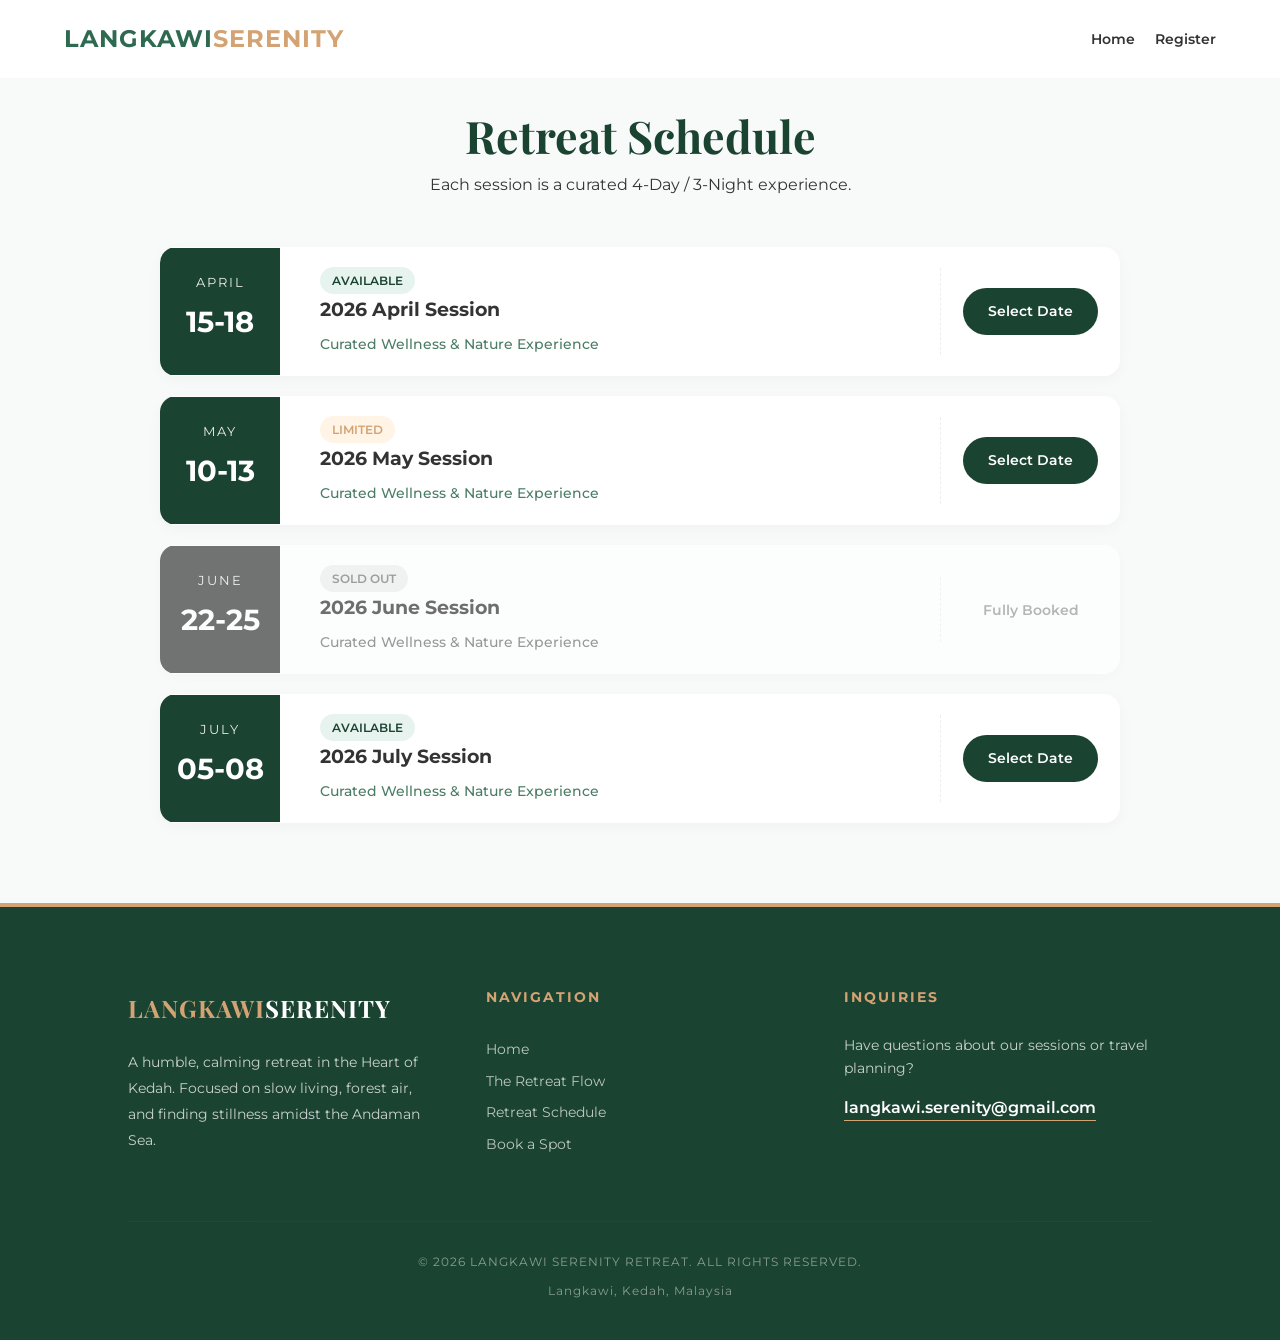
==== calendar.html @ 02b93731 "test" ====
<!DOCTYPE html>
<html lang="en">
<head>
    <meta charset="UTF-8">
    <meta name="viewport" content="width=device-width, initial-scale=1.0">
    <title>Retreat Schedule | Langkawi Serenity</title>
    <link rel="stylesheet" href="style.css">
    <link href="https://fonts.googleapis.com/css2?family=Montserrat:wght@400;600&family=Playfair+Display:wght@700&display=swap" rel="stylesheet">
    <style>
        body { background-color: #f8faf9; padding-top: 100px; }
        
        .calendar-header { text-align: center; margin-bottom: 50px; padding: 0 20px; }
        .calendar-header h1 { font-family: 'Playfair Display', serif; color: #1b4332; font-size: 2.8rem; }
        
        .schedule-container { max-width: 1000px; margin: 0 auto 80px; padding: 0 20px; }

        /* Modern Schedule Cards */
        .date-strip {
            display: grid;
            grid-template-columns: 120px 1fr 180px;
            background: white;
            margin-bottom: 20px;
            border-radius: 16px;
            overflow: hidden;
            box-shadow: 0 4px 15px rgba(0,0,0,0.03);
            transition: transform 0.3s ease, box-shadow 0.3s ease;
            align-items: center;
        }

        .date-strip:hover {
            transform: translateY(-5px);
            box-shadow: 0 12px 30px rgba(0,0,0,0.07);
        }

        .date-block {
            background: #1b4332;
            color: white;
            text-align: center;
            padding: 25px 0;
            display: flex;
            flex-direction: column;
            justify-content: center;
        }
        .date-block .month { font-size: 0.8rem; text-transform: uppercase; letter-spacing: 2px; opacity: 0.9; }
        .date-block .day { font-size: 1.8rem; font-weight: 700; margin: 5px 0; }

        .date-details { padding: 20px 40px; }
        .date-details h3 { font-size: 1.2rem; color: #333; margin-bottom: 8px; }
        .status-pill {
            display: inline-block;
            font-size: 0.75rem;
            font-weight: 600;
            padding: 4px 12px;
            border-radius: 20px;
            text-transform: uppercase;
        }

        .available .status-pill { background: #e7f3ef; color: #1b4332; }
        .limited .status-pill { background: #fff4e5; color: #d4a373; }
        .sold-out { opacity: 0.7; filter: grayscale(1); }
        .sold-out .status-pill { background: #eee; color: #777; }

        .date-action { padding: 20px; text-align: center; border-left: 1px dashed #eee; }
        
        .book-link {
            display: inline-block;
            background: #1b4332;
            color: white;
            padding: 12px 25px;
            border-radius: 50px;
            text-decoration: none;
            font-weight: 600;
            font-size: 0.9rem;
            transition: background 0.3s;
        }
        .book-link:hover { background: #d4a373; }
        
        .full-text { color: #999; font-weight: 600; font-size: 0.9rem; }

        /* MOBILE NAV OVERRIDES */
        @media (max-width: 768px) {
            .date-strip { grid-template-columns: 1fr; text-align: center; }
            .date-block { padding: 15px; }
            .date-action { border-left: none; border-top: 1px dashed #eee; }
            .date-details { padding: 20px; }

            /* Ensure nav links are hidden/shown correctly */
            .nav-links {
                position: absolute;
                top: 70px;
                right: -100%;
                width: 100%;
                background: white;
                flex-direction: column;
                padding: 40px 0;
                transition: 0.4s;
                display: flex; /* Override desktop hidden state */
                box-shadow: 0 10px 20px rgba(0,0,0,0.05);
            }
            .nav-links.active {
                right: 0;
            }
        }
    </style>
</head>
<body>

    <nav id="navbar">
        <div class="logo">
            <a href="index.html" style="text-decoration:none; color:inherit;">LANGKAWI<span>SERENITY</span></a>
        </div>
        
        <div class="menu-toggle" id="mobile-menu">
            <span class="bar"></span>
            <span class="bar"></span>
            <span class="bar"></span>
        </div>

        <ul class="nav-links">
            <li><a href="index.html">Home</a></li>
            <li><a href="register.html">Register</a></li>
        </ul>
    </nav>

    <div class="calendar-header">
        <h1>Retreat Schedule</h1>
        <p>Each session is a curated 4-Day / 3-Night experience.</p>
    </div>

    <div class="schedule-container" id="schedule-list">
        </div>

    <script src="dates.js"></script>
    <script>
        document.addEventListener('DOMContentLoaded', () => {
            // --- 1. POPULATE THE LIST ---
            const list = document.getElementById('schedule-list');
            
            // Check if retreatDates is defined in dates.js
            if (typeof retreatDates !== 'undefined') {
    retreatDates.forEach(date => {
        const strip = document.createElement('div');
        // Standardize status class (handles "Sold Out" vs "sold-out")
        const statusClass = date.status.toLowerCase().replace(/\s+/g, '-');
        strip.className = `date-strip ${statusClass}`;

        strip.innerHTML = `
            <div class="date-block">
                <span class="month">${date.month}</span>
                <span class="day">${date.dayRange}</span>
            </div>
            <div class="date-details">
                <span class="status-pill">${date.status}</span>
                <h3>${date.year} ${date.month} Session</h3>
                <p style="font-size: 0.9rem; color: #4a7c66; font-weight: 500; margin-top: 6px; display: flex; align-items: center;">
                    
                    ${date.description || "Curated Wellness & Nature Experience"}
                </p>
            </div>
            <div class="date-action">
                ${date.status.toLowerCase() !== "sold out" 
                    ? `<a href="register.html?date=${date.id}" class="book-link">Select Date</a>` 
                    : `<span class="full-text">Fully Booked</span>`}
            </div>
        `;
        list.appendChild(strip);
    });
}

            // --- 2. MOBILE MENU LOGIC ---
            const menuToggle = document.getElementById('mobile-menu');
            const navLinks = document.querySelector('.nav-links');

            if (menuToggle) {
                menuToggle.addEventListener('click', () => {
                    navLinks.classList.toggle('active');
                    menuToggle.classList.toggle('is-active'); // For bar animation
                });
            }
        });
    </script>
    <script src="footer.js"></script>
</body>
</html>
---- style.css ----
/* Langkawi Retreat Program 2026 
    Theme: Tropical Zen (Teals, Sands, and Deep Greens)
*/


/* --- 1. Variables & Reset --- */
:root {
    --primary-teal: #2d6a4f;    /* Jungle Green */
    --accent-gold: #d4a373;     /* Beach Sand */
    --deep-blue: #1b4332;       /* Deep Forest */
    --soft-white: #fdfdfd;      /* Clouds/Shells */
    --text-gray: #4a4a4a;
    --transition: all 0.3s ease-in-out;
}

* {
    margin: 0;
    padding: 0;
    box-sizing: border-box;
}

html {
    scroll-behavior: smooth;
}

body {
    font-family: 'Helvetica Neue', Arial, sans-serif;
    line-height: 1.6;
    color: var(--text-gray);
    background-color: var(--soft-white);
    overflow-x: hidden; /* Prevents unwanted horizontal scrolling on mobile */
}

/* --- 2. Navigation --- */
nav {
    display: flex;
    justify-content: space-between;
    align-items: center;
    padding: 20px 5%;
    background: #fff;
    position: fixed;
    width: 100%;
    top: 0;
    z-index: 1000;
    transition: var(--transition);
}

.logo {
    font-size: 1.5rem;
    font-weight: bold;
    color: var(--primary-teal);
    letter-spacing: 1px;
}

.nav-links {
    display: flex;
    list-style: none;
    align-items: center;
}

.nav-links li {
    margin-left: 25px;
}

.nav-links a {
    text-decoration: none;
    color: var(--deep-blue);
    font-weight: 500;
    transition: var(--transition);
}

.nav-links a:hover {
    color: var(--accent-gold);
}

#book-btn {
    background-color: var(--primary-teal);
    color: white;
    border: none;
    padding: 10px 20px;
    border-radius: 50px;
    cursor: pointer;
    font-weight: 600;
    transition: var(--transition);
}

#book-btn:hover {
    background-color: var(--accent-gold);
    transform: translateY(-2px);
}

/* --- 3. Mobile Menu Toggle (Hamburger) --- */
.menu-toggle {
    display: none; /* Hidden on Desktop */
    flex-direction: column;
    cursor: pointer;
}

.bar {
    width: 25px;
    height: 3px;
    background-color: var(--primary-teal);
    margin: 4px 0;
    transition: var(--transition);
}

/* --- 4. Hero Section --- */
.hero {
    height: 100vh;
    background: linear-gradient(rgba(0,0,0,0.3), rgba(0,0,0,0.3)), 
                url('https://images.unsplash.com/photo-1544947950-fa07a98d237f?auto=format&fit=crop&q=80&w=1600');
    background-size: cover;
    background-position: center;
    display: flex;
    justify-content: center;
    align-items: center;
    text-align: center;
    color: white;
    padding: 0 20px;
}

.hero-content h1 {
    font-size: 3.5rem;
    margin-bottom: 1rem;
    text-shadow: 2px 2px 10px rgba(0,0,0,0.3);
}

.hero-content p {
    font-size: 1.2rem;
    margin-bottom: 2rem;
}

.cta {
    display: inline-block;
    background: var(--accent-gold);
    color: white;
    padding: 15px 35px;
    text-decoration: none;
    border-radius: 50px;
    font-weight: bold;
    transition: var(--transition);
}

.cta:hover {
    background: var(--primary-teal);
}

/* --- 5. Content Sections --- */
section {
    padding: 80px 10%;
    text-align: center;
}

h2 {
    font-size: 2.5rem;
    margin-bottom: 40px;
    color: var(--deep-blue);
}

.grid {
    display: grid;
    grid-template-columns: repeat(auto-fit, minmax(300px, 1fr));
    gap: 30px;
}

/* Update the Card to handle images properly */
.card {
    background: white;
    padding: 0; /* Remove default padding so image can touch edges if desired */
    border-radius: 15px;
    overflow: hidden; /* Clips the image corners to the card's radius */
    display: flex;
    flex-direction: column;
    box-shadow: 0 10px 30px rgba(0,0,0,0.05);
    transition: var(--transition);
}

/* Ensure text still has padding since we removed it from .card */
.card h3, .card p {
    padding: 0 30px;
}

.card h3 {
    margin-top: 25px;
}

.card p {
    margin-bottom: 30px;
}

/* Image Container */
.image-box {
    width: 100%;
    height: 220px; /* Fixed height for consistency across all cards */
    overflow: hidden;
}

/* The Photo itself */
.card-img {
    width: 100%;
    height: 100%;
    object-fit: cover; /* KEY: Fits the photo without stretching */
    object-position: center;
    transition: transform 0.5s ease;
}

/* Zoom effect on hover */
.card:hover .card-img {
    transform: scale(1.1);
}

/* --- 6. Mobile Responsiveness (The Magic) --- */
@media (max-width: 768px) {
    /* Navbar transformation */
    .menu-toggle {
        display: flex;
    }

    .nav-links {
        position: absolute;
        right: 0;
        top: 70px;
        height: 100vh;
        width: 100%;
        background-color: white;
        flex-direction: column;
        justify-content: center;
        transform: translateX(100%); /* Hidden off-screen */
        transition: transform 0.5s ease-in;
        box-shadow: -5px 0 15px rgba(0,0,0,0.05);
    }

    .nav-links.active {
        transform: translateX(0%); /* Slide in */
    }

    .nav-links li {
        margin: 20px 0;
    }

    /* Hero adjustments */
    .hero-content h1 {
        font-size: 2.2rem;
    }

    /* Hamburger Animation to 'X' */
    #mobile-menu.is-active .bar:nth-child(2) {
        opacity: 0;
    }
    #mobile-menu.is-active .bar:nth-child(1) {
        transform: translateY(11px) rotate(45deg);
    }
    #mobile-menu.is-active .bar:nth-child(3) {
        transform: translateY(-11px) rotate(-45deg);
    }
}
/* Carousel Styles */
.carousel-container {
    position: relative;
    height: 100vh;
    width: 100%;
    overflow: hidden;
}

.carousel-slide {
    position: absolute;
    width: 100%;
    height: 100%;
    opacity: 0;
    transition: opacity 1s ease-in-out;
}

.carousel-slide.active {
    opacity: 1;
}

.carousel-slide img {
    width: 100%;
    height: 100%;
    object-fit: cover;
}

.hero-text {
    position: absolute;
    top: 50%;
    left: 50%;
    transform: translate(-50%, -50%);
    text-align: center;
    color: white;
    z-index: 2;
}

/* Controls */
.prev, .next {
    position: absolute;
    top: 50%;
    padding: 16px;
    color: white;
    font-weight: bold;
    font-size: 24px;
    cursor: pointer;
    background: rgba(0,0,0,0.3);
    border: none;
    z-index: 10;
}

.next { right: 0; border-radius: 3px 0 0 3px; }
.prev { left: 0; border-radius: 0 3px 3px 0; }

/* Photo Gallery Grid */
.photo-grid {
    display: grid;
    grid-template-columns: repeat(auto-fit, minmax(250px, 1fr));
    gap: 15px;
    padding: 20px 0;
}

.photo-grid img {
    width: 100%;
    height: 250px;
    object-fit: cover;
    border-radius: 8px;
    transition: transform 0.3s;
}

.photo-grid img:hover {
    transform: scale(1.05);
}

/* Ensure SVGs look good in cards */
.card svg {
    margin-bottom: 20px;
}
:root {
    --primary: #1b4332;
    --accent: #d4a373;
    --light: #f8f9fa;
}

* { margin: 0; padding: 0; box-sizing: border-box; }
body { font-family: 'Montserrat', sans-serif; background-color: var(--light); color: #333; }

/* Navigation */
nav {
    display: flex; justify-content: space-between; align-items: center;
    padding: 20px 5%; background: #fff; position: fixed; width: 100%; top: 0; z-index: 1000;
}
.logo span { color: var(--accent); font-weight: bold; }
.nav-links { display: flex; list-style: none; }
.nav-links li { margin-left: 20px; }

/* Carousel Hero */
.carousel-container { position: relative; height: 100vh; overflow: hidden; }
.carousel-slide { position: absolute; width: 100%; height: 100%; opacity: 0; transition: opacity 1s; }
.carousel-slide.active { opacity: 1; }
.carousel-slide img { width: 100%; height: 100%; object-fit: cover; }
.hero-text { position: absolute; top: 50%; left: 50%; transform: translate(-50%, -50%); color: white; text-align: center; }
.hero-text h1 { font-family: 'Playfair Display', serif; font-size: 3.5rem; }

/* Info Section */
.luxury-info { padding: 60px 10%; background: var(--primary); color: white; text-align: center; }
.info-grid { display: flex; justify-content: space-around; flex-wrap: wrap; gap: 30px; }
.info-item svg { stroke: var(--accent); margin-bottom: 15px; }

/* Grid & Cards */
#packages { padding: 80px 10%; text-align: center; }
.section-subtitle { margin-bottom: 40px; color: #666; }
.grid { display: grid; grid-template-columns: repeat(auto-fit, minmax(300px, 1fr)); gap: 30px; }
.card { background: white; padding: 40px; border-radius: 12px; box-shadow: 0 5px 15px rgba(0,0,0,0.05); }

/* Map */
.map-container { margin-top: 30px; border-radius: 15px; overflow: hidden; }

/* Mobile View */
@media (max-width: 768px) {
    .nav-links { display: none; } /* Add menu toggle logic in JS */
    .hero-text h1 { font-size: 2.2rem; }
}
/* Container for alignment */
.container {
    max-width: 1200px;
    margin: 0 auto;
}

/* Grid Layout: 2x2 on Desktop, 1x4 on Mobile */
.grid {
    display: grid;
    grid-template-columns: repeat(auto-fit, minmax(280px, 1fr));
    gap: 25px;
    margin-top: 40px;
}

.card {
    background: #ffffff;
    padding: 40px 30px;
    border-radius: 15px;
    text-align: center;
    border: 1px solid #eee;
    transition: all 0.3s ease;
    display: flex;
    flex-direction: column;
    align-items: center;
}
.card:has(form) { 
    position: relative;
    z-index: 10; /* Ensures the form card sits above the cards below it */
}

/* If you are using a custom dropdown (like a <ul> or <div>) */
.custom-dropdown-list {
    position: absolute;
    z-index: 9999; /* Higher than everything else in the form */
    top: 100%;
    left: 0;
}
select {
    width: 100%;
    padding: 12px;
    border-radius: 8px;
    border: 1px solid #ddd;
    appearance: none; /* Removes default styling for a cleaner look */
    background-color: white;
    cursor: pointer;
}

/* Ensure the form group doesn't clip the dropdown */
.form-group {
    position: relative;
    margin-bottom: 20px;
    overflow: visible; 
}

.card:hover {
    transform: translateY(-10px);
    box-shadow: 0 20px 40px rgba(0,0,0,0.05);
    border-color: var(--accent-gold);
}

.icon-box {
    width: 80px;
    height: 80px;
    background: #f1f8f4; /* Very light jungle green */
    border-radius: 50%;
    display: flex;
    align-items: center;
    justify-content: center;
    margin-bottom: 20px;
    color: var(--primary-teal);
}

.card h3 {
    font-family: 'Playfair Display', serif;
    margin-bottom: 15px;
    color: var(--deep-blue);
    font-size: 1.4rem;
}

.card p {
    font-size: 0.95rem;
    color: #666;
    line-height: 1.7;
}

/* Section Subtitle Logic */
.section-subtitle {
    max-width: 700px;
    margin: 0 auto 20px auto;
    color: #555;
    font-size: 1.1rem;
}
/* Styling the specific link to look like a button */
#book-btn-link {
    background-color: var(--primary); /* or your teal color */
    color: white !important; /* Ensure text is white */
    padding: 10px 20px;
    border-radius: 50px;
    text-decoration: none;
    font-weight: 600;
    transition: all 0.3s ease;
    display: inline-block;
}

#book-btn-link:hover {
    background-color: var(--accent); /* or your gold color */
    transform: translateY(-2px);
}

/* Ensure mobile menu doesn't break the button look */
@media (max-width: 768px) {
    #book-btn-link {
        margin-top: 10px;
        width: 80%; /* Make it prominent on mobile */
    }
}
#pricing {
    padding: 100px 5%;
    background-color: #fff;
    text-align: center;
}

.pricing-grid {
    display: flex;
    justify-content: center;
    align-items: stretch;
    gap: 30px;
    margin-top: 50px;
    flex-wrap: wrap;
}

.price-card {
    background: #fdfdfd;
    border: 1px solid #eee;
    padding: 50px 40px;
    border-radius: 20px;
    width: 100%;
    max-width: 400px;
    position: relative;
    transition: var(--transition);
}

.price-card.featured {
    border: 2px solid var(--primary);
    background: #fff;
    transform: scale(1.05);
    box-shadow: 0 20px 40px rgba(27, 67, 50, 0.1);
}

.badge {
    position: absolute;
    top: -15px;
    left: 50%;
    transform: translateX(-50%);
    background: var(--accent);
    color: white;
    padding: 5px 20px;
    border-radius: 20px;
    font-size: 0.8rem;
    font-weight: bold;
    text-transform: uppercase;
}

.price {
    font-size: 2.5rem;
    font-weight: bold;
    color: var(--primary);
    margin: 20px 0;
}

.price span {
    font-size: 1rem;
    color: #888;
}

.price-card ul {
    list-style: none;
    text-align: left;
    margin: 30px 0;
}

.price-card li {
    margin-bottom: 15px;
    display: flex;
    align-items: center;
    font-size: 0.95rem;
}

.check {
    width: 20px;
    height: 20px;
    stroke: #2d6a4f;
    stroke-width: 3;
    fill: none;
    margin-right: 10px;
}

.x-icon {
    width: 20px;
    height: 20px;
    stroke: #e63946;
    stroke-width: 3;
    fill: none;
    margin-right: 10px;
}

.price-btn {
    display: block;
    padding: 15px;
    background: var(--primary);
    color: white;
    text-decoration: none;
    border-radius: 50px;
    font-weight: bold;
    transition: var(--transition);
}

.price-btn.secondary {
    background: #eee;
    color: #333;
}

.price-btn:hover {
    background: var(--accent);
    color: white;
}

@media (max-width: 768px) {
    .price-card.featured {
        transform: scale(1);
    }
}
/* Pricing Section Adjustments */
.pricing-grid {
    display: grid;
    grid-template-columns: repeat(auto-fit, minmax(260px, 1fr));
    gap: 20px;
    align-items: stretch;
    margin-top: 50px;
}

.price-card {
    display: flex;
    flex-direction: column;
    justify-content: space-between;
    padding: 40px 25px;
    background: #fff;
    border: 1px solid #eee;
    border-radius: 15px;
    transition: transform 0.3s ease;
}

.package-desc {
    font-size: 0.85rem;
    color: #777;
    margin-bottom: 20px;
    min-height: 40px; /* Keeps cards aligned */
}

.price-features {
    list-style: none;
    padding: 0;
    margin: 0 0 30px 0;
    text-align: left;
}

.price-features li {
    font-size: 0.9rem;
    margin-bottom: 12px;
    display: flex;
    align-items: center;
}

.check { width: 18px; height: 18px; color: var(--primary); margin-right: 10px; flex-shrink: 0; }
.x-icon { width: 18px; height: 18px; color: #e63946; margin-right: 10px; flex-shrink: 0; }

.price-card.featured {
    border: 2px solid var(--accent);
    box-shadow: 0 15px 30px rgba(212, 163, 115, 0.15);
    transform: scale(1.03);
}

@media (max-width: 1024px) {
    .price-card.featured {
        transform: scale(1);
    }
}
/* FAQ Styling */
#faq {
    padding: 100px 10%;
    background-color: #fcfcfc;
}

.faq-grid {
    display: grid;
    grid-template-columns: repeat(auto-fit, minmax(300px, 1fr));
    gap: 40px;
    margin-top: 50px;
    text-align: left;
}

.faq-item h3 {
    font-family: 'Playfair Display', serif;
    font-size: 1.2rem;
    color: var(--primary);
    margin-bottom: 15px;
    position: relative;
    padding-left: 20px;
}

/* Subtle accent line for questions */
.faq-item h3::before {
    content: '';
    position: absolute;
    left: 0;
    top: 5px;
    width: 4px;
    height: 18px;
    background-color: var(--accent);
    border-radius: 2px;
}

.faq-item p {
    font-size: 0.95rem;
    color: #555;
    line-height: 1.7;
}

/* Responsive FAQ */
@media (max-width: 768px) {
    .faq-grid {
        grid-template-columns: 1fr;
        gap: 30px;
    }
}
/* Navigation Link Styling */
.nav-links li a {
    text-decoration: none;
    color: #333;
    font-weight: 600;
    font-size: 0.9rem;
    transition: color 0.3s ease;
}

.nav-links li a:hover {
    color: var(--accent); /* Your gold/brown accent color */
}

/* Specific styling for the Book Now button in the nav */
.nav-book-btn {
    background-color: var(--primary); /* Your deep green color */
    color: white !important;
    padding: 10px 22px;
    border-radius: 50px;
    transition: all 0.3s ease !important;
}

.nav-book-btn:hover {
    background-color: var(--accent) !important;
    transform: translateY(-2px);
    box-shadow: 0 4px 10px rgba(0,0,0,0.1);
}

/* Mobile Adjustments */
@media (max-width: 768px) {
    .nav-links {
        flex-direction: column;
        background: white;
        position: absolute;
        top: 70px;
        right: 0;
        width: 100%;
        display: none; /* Controlled by JS toggle */
        padding: 20px;
        text-align: center;
        box-shadow: 0 10px 20px rgba(0,0,0,0.05);
    }
    
    .nav-links.active {
        display: flex;
    }

    .nav-links li {
        margin: 15px 0;
    }
}
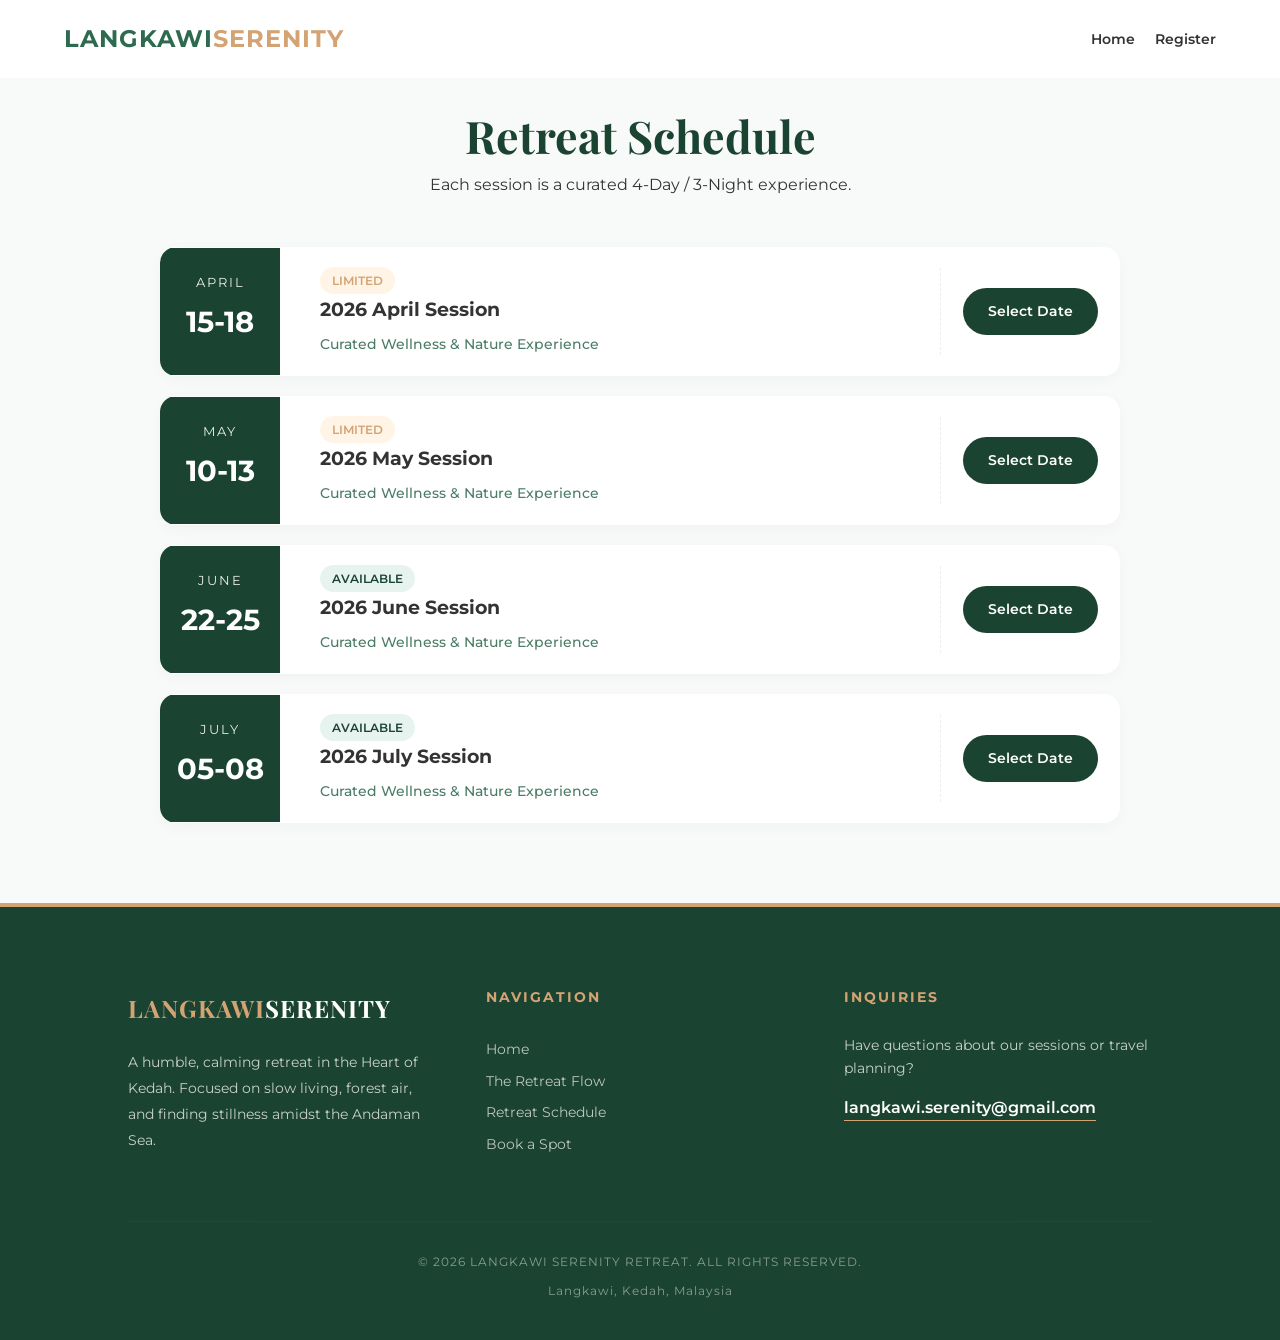
==== commit bec4f945: "done" ====
--- a/calendar.html
+++ b/calendar.html
@@ -1,18 +1,42 @@
 <!DOCTYPE html>
 <html lang="en">
+
 <head>
     <meta charset="UTF-8">
     <meta name="viewport" content="width=device-width, initial-scale=1.0">
+    <meta name="keywords"
+        content="Pantai Cenang, Pantai Tengah, Tanjung Rhu Beach, Datai Bay Langkawi, Black Sand Beach Langkawi, Langkawi Sky Bridge, Langkawi Cable Car, Gunung Mat Cincang, Telaga Tujuh Waterfalls, Seven Wells waterfall Langkawi, Kilim Karst Geoforest Park, Langkawi mangrove tour, Langkawi waterfalls, Langkawi rainforest, Langkawi nature spots, Langkawi scenic views, Langkawi sunset spots">
     <title>Retreat Schedule | Langkawi Serenity</title>
+    <link rel="icon" type="image/png" href="img/ls-logo.png">
+    <link rel="apple-touch-icon" href="img/ls-logo.png">
     <link rel="stylesheet" href="style.css">
-    <link href="https://fonts.googleapis.com/css2?family=Montserrat:wght@400;600&family=Playfair+Display:wght@700&display=swap" rel="stylesheet">
+    <link
+        href="https://fonts.googleapis.com/css2?family=Montserrat:wght@400;600&family=Playfair+Display:wght@700&display=swap"
+        rel="stylesheet">
+
     <style>
-        body { background-color: #f8faf9; padding-top: 100px; }
-        
-        .calendar-header { text-align: center; margin-bottom: 50px; padding: 0 20px; }
-        .calendar-header h1 { font-family: 'Playfair Display', serif; color: #1b4332; font-size: 2.8rem; }
-        
-        .schedule-container { max-width: 1000px; margin: 0 auto 80px; padding: 0 20px; }
+        body {
+            background-color: #f8faf9;
+            padding-top: 100px;
+        }
+
+        .calendar-header {
+            text-align: center;
+            margin-bottom: 50px;
+            padding: 0 20px;
+        }
+
+        .calendar-header h1 {
+            font-family: 'Playfair Display', serif;
+            color: #1b4332;
+            font-size: 2.8rem;
+        }
+
+        .schedule-container {
+            max-width: 1000px;
+            margin: 0 auto 80px;
+            padding: 0 20px;
+        }
 
         /* Modern Schedule Cards */
         .date-strip {
@@ -22,14 +46,14 @@
             margin-bottom: 20px;
             border-radius: 16px;
             overflow: hidden;
-            box-shadow: 0 4px 15px rgba(0,0,0,0.03);
+            box-shadow: 0 4px 15px rgba(0, 0, 0, 0.03);
             transition: transform 0.3s ease, box-shadow 0.3s ease;
             align-items: center;
         }
 
         .date-strip:hover {
             transform: translateY(-5px);
-            box-shadow: 0 12px 30px rgba(0,0,0,0.07);
+            box-shadow: 0 12px 30px rgba(0, 0, 0, 0.07);
         }
 
         .date-block {
@@ -41,11 +65,30 @@
             flex-direction: column;
             justify-content: center;
         }
-        .date-block .month { font-size: 0.8rem; text-transform: uppercase; letter-spacing: 2px; opacity: 0.9; }
-        .date-block .day { font-size: 1.8rem; font-weight: 700; margin: 5px 0; }
-
-        .date-details { padding: 20px 40px; }
-        .date-details h3 { font-size: 1.2rem; color: #333; margin-bottom: 8px; }
+
+        .date-block .month {
+            font-size: 0.8rem;
+            text-transform: uppercase;
+            letter-spacing: 2px;
+            opacity: 0.9;
+        }
+
+        .date-block .day {
+            font-size: 1.8rem;
+            font-weight: 700;
+            margin: 5px 0;
+        }
+
+        .date-details {
+            padding: 20px 40px;
+        }
+
+        .date-details h3 {
+            font-size: 1.2rem;
+            color: #333;
+            margin-bottom: 8px;
+        }
+
         .status-pill {
             display: inline-block;
             font-size: 0.75rem;
@@ -55,13 +98,32 @@
             text-transform: uppercase;
         }
 
-        .available .status-pill { background: #e7f3ef; color: #1b4332; }
-        .limited .status-pill { background: #fff4e5; color: #d4a373; }
-        .sold-out { opacity: 0.7; filter: grayscale(1); }
-        .sold-out .status-pill { background: #eee; color: #777; }
-
-        .date-action { padding: 20px; text-align: center; border-left: 1px dashed #eee; }
-        
+        .available .status-pill {
+            background: #e7f3ef;
+            color: #1b4332;
+        }
+
+        .limited .status-pill {
+            background: #fff4e5;
+            color: #d4a373;
+        }
+
+        .sold-out {
+            opacity: 0.7;
+            filter: grayscale(1);
+        }
+
+        .sold-out .status-pill {
+            background: #eee;
+            color: #777;
+        }
+
+        .date-action {
+            padding: 20px;
+            text-align: center;
+            border-left: 1px dashed #eee;
+        }
+
         .book-link {
             display: inline-block;
             background: #1b4332;
@@ -73,16 +135,36 @@
             font-size: 0.9rem;
             transition: background 0.3s;
         }
-        .book-link:hover { background: #d4a373; }
-        
-        .full-text { color: #999; font-weight: 600; font-size: 0.9rem; }
+
+        .book-link:hover {
+            background: #d4a373;
+        }
+
+        .full-text {
+            color: #999;
+            font-weight: 600;
+            font-size: 0.9rem;
+        }
 
         /* MOBILE NAV OVERRIDES */
         @media (max-width: 768px) {
-            .date-strip { grid-template-columns: 1fr; text-align: center; }
-            .date-block { padding: 15px; }
-            .date-action { border-left: none; border-top: 1px dashed #eee; }
-            .date-details { padding: 20px; }
+            .date-strip {
+                grid-template-columns: 1fr;
+                text-align: center;
+            }
+
+            .date-block {
+                padding: 15px;
+            }
+
+            .date-action {
+                border-left: none;
+                border-top: 1px dashed #eee;
+            }
+
+            .date-details {
+                padding: 20px;
+            }
 
             /* Ensure nav links are hidden/shown correctly */
             .nav-links {
@@ -94,22 +176,25 @@
                 flex-direction: column;
                 padding: 40px 0;
                 transition: 0.4s;
-                display: flex; /* Override desktop hidden state */
-                box-shadow: 0 10px 20px rgba(0,0,0,0.05);
-            }
+                display: flex;
+                /* Override desktop hidden state */
+                box-shadow: 0 10px 20px rgba(0, 0, 0, 0.05);
+            }
+
             .nav-links.active {
                 right: 0;
             }
         }
     </style>
 </head>
+
 <body>
 
     <nav id="navbar">
         <div class="logo">
             <a href="index.html" style="text-decoration:none; color:inherit;">LANGKAWI<span>SERENITY</span></a>
         </div>
-        
+
         <div class="menu-toggle" id="mobile-menu">
             <span class="bar"></span>
             <span class="bar"></span>
@@ -128,23 +213,23 @@
     </div>
 
     <div class="schedule-container" id="schedule-list">
-        </div>
+    </div>
 
     <script src="dates.js"></script>
     <script>
         document.addEventListener('DOMContentLoaded', () => {
             // --- 1. POPULATE THE LIST ---
             const list = document.getElementById('schedule-list');
-            
+
             // Check if retreatDates is defined in dates.js
             if (typeof retreatDates !== 'undefined') {
-    retreatDates.forEach(date => {
-        const strip = document.createElement('div');
-        // Standardize status class (handles "Sold Out" vs "sold-out")
-        const statusClass = date.status.toLowerCase().replace(/\s+/g, '-');
-        strip.className = `date-strip ${statusClass}`;
-
-        strip.innerHTML = `
+                retreatDates.forEach(date => {
+                    const strip = document.createElement('div');
+                    // Standardize status class (handles "Sold Out" vs "sold-out")
+                    const statusClass = date.status.toLowerCase().replace(/\s+/g, '-');
+                    strip.className = `date-strip ${statusClass}`;
+
+                    strip.innerHTML = `
             <div class="date-block">
                 <span class="month">${date.month}</span>
                 <span class="day">${date.dayRange}</span>
@@ -158,14 +243,14 @@
                 </p>
             </div>
             <div class="date-action">
-                ${date.status.toLowerCase() !== "sold out" 
-                    ? `<a href="register.html?date=${date.id}" class="book-link">Select Date</a>` 
-                    : `<span class="full-text">Fully Booked</span>`}
+                ${date.status.toLowerCase() !== "sold out"
+                            ? `<a href="register.html?date=${date.id}" class="book-link">Select Date</a>`
+                            : `<span class="full-text">Fully Booked</span>`}
             </div>
         `;
-        list.appendChild(strip);
-    });
-}
+                    list.appendChild(strip);
+                });
+            }
 
             // --- 2. MOBILE MENU LOGIC ---
             const menuToggle = document.getElementById('mobile-menu');
@@ -181,4 +266,5 @@
     </script>
     <script src="footer.js"></script>
 </body>
+
 </html>
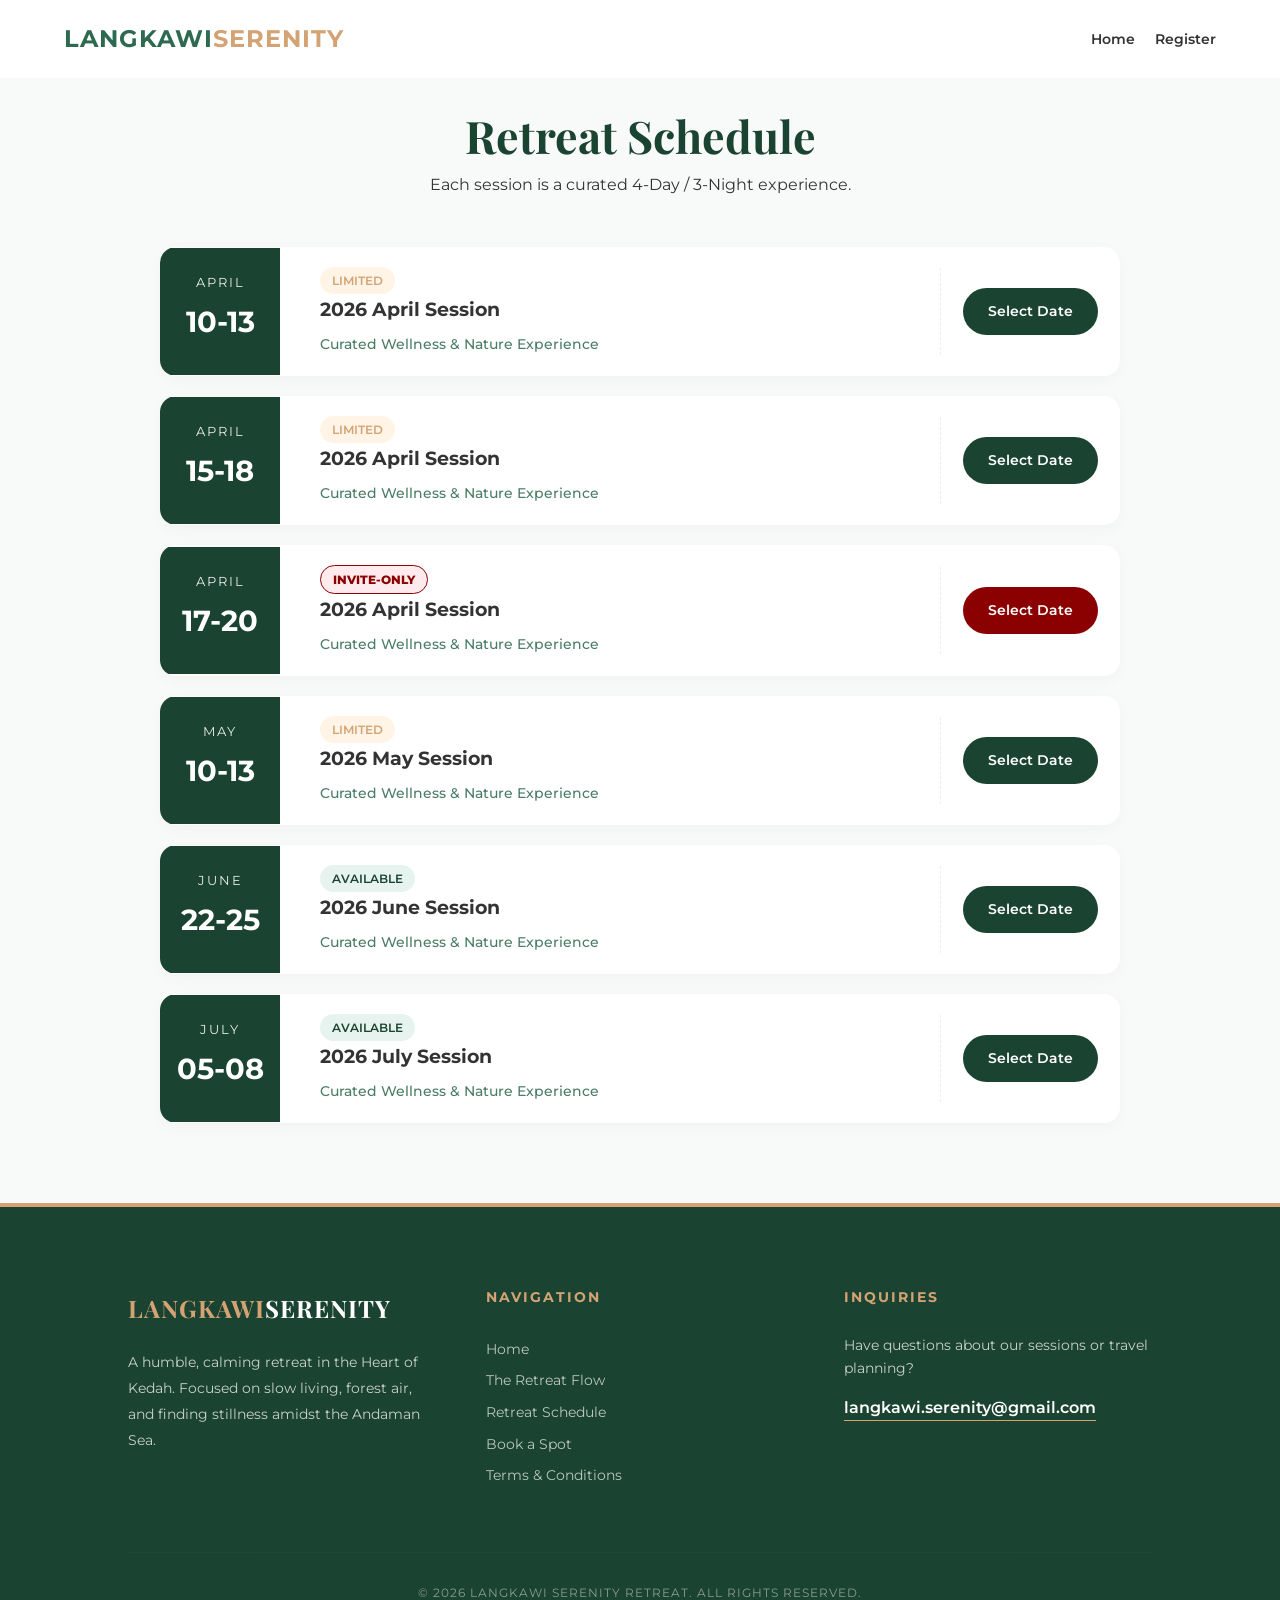
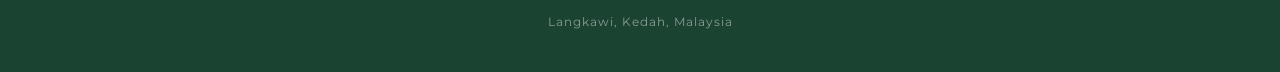
==== commit b48e7e9d: "invite-only" ====
--- a/calendar.html
+++ b/calendar.html
@@ -144,6 +144,23 @@
             color: #999;
             font-weight: 600;
             font-size: 0.9rem;
+        }
+
+        /* Add this inside your <style> tag */
+
+        .invite-only .status-pill {
+            background: #ffebee;
+            /* Light red background */
+            color: #8b0000;
+            /* Dark red text */
+            font-weight: 800;
+            /* Extra Bold */
+            border: 1px solid #8b0000;
+        }
+
+        /* Optional: If you want the "Select Date" button to look different for Invite-Only */
+        .invite-only .book-link {
+            background: #8b0000;
         }
 
         /* MOBILE NAV OVERRIDES */
